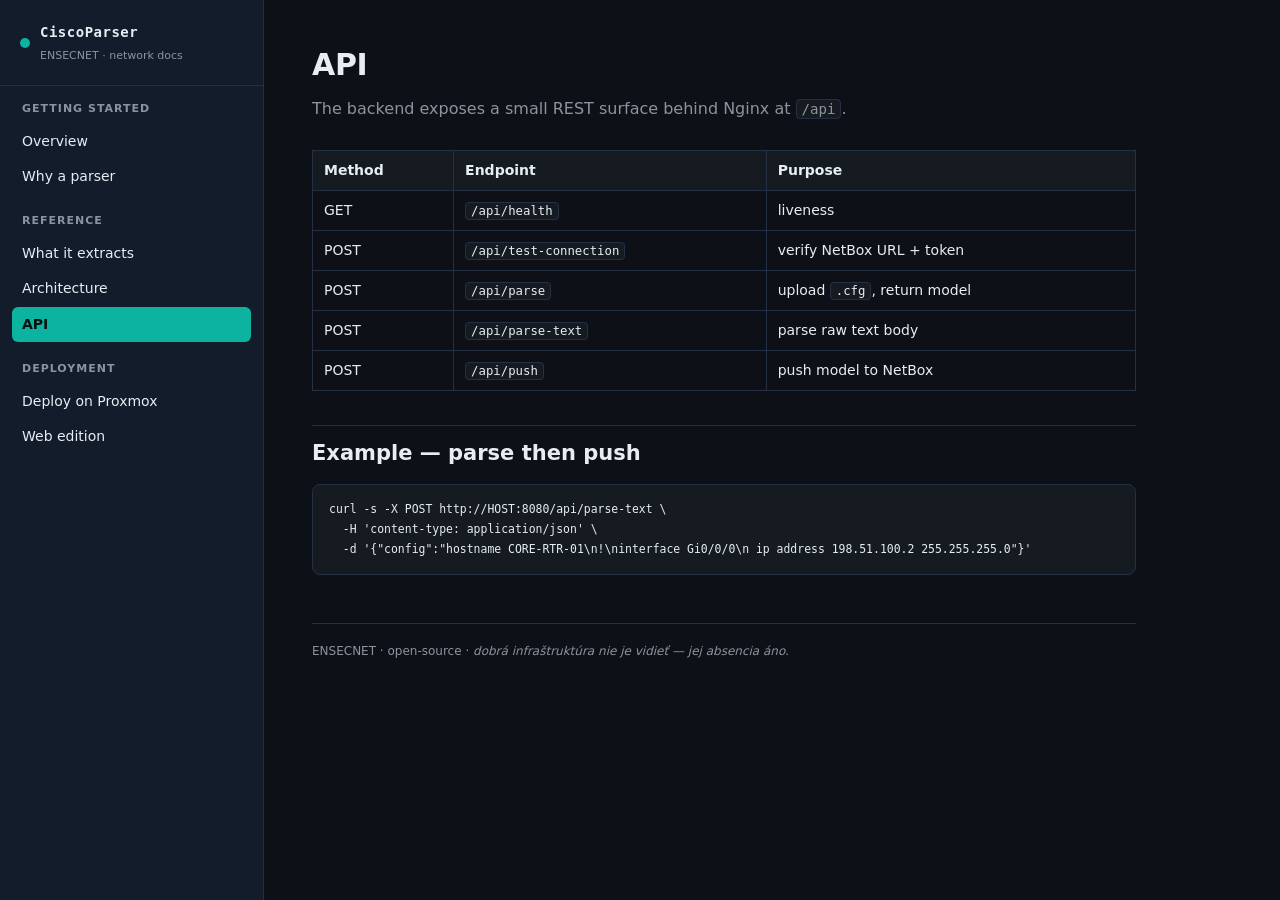
==== docs/pages/api.html @ c0ba4d30 "v2" ====
<!DOCTYPE html><html lang="en"><head>
<meta charset="utf-8"><meta name="viewport" content="width=device-width, initial-scale=1">
<title>API · ENSECNET CiscoParser</title>
<link rel="stylesheet" href="../assets/style.css">
</head>
<body data-root="../" data-page="pages/api.html">
<div class="layout">
<aside class="sidebar"><div class="brand"><span class="dot"></span><div><b>CiscoParser</b><span>ENSECNET · network docs</span></div></div><nav class="nav"></nav></aside>
<main class="content">
<h1>API</h1>
<p class="sub">The backend exposes a small REST surface behind Nginx at <code>/api</code>.</p>
<table><tr><th>Method</th><th>Endpoint</th><th>Purpose</th></tr>
<tr><td>GET</td><td><code>/api/health</code></td><td>liveness</td></tr>
<tr><td>POST</td><td><code>/api/test-connection</code></td><td>verify NetBox URL + token</td></tr>
<tr><td>POST</td><td><code>/api/parse</code></td><td>upload <code>.cfg</code>, return model</td></tr>
<tr><td>POST</td><td><code>/api/parse-text</code></td><td>parse raw text body</td></tr>
<tr><td>POST</td><td><code>/api/push</code></td><td>push model to NetBox</td></tr></table>
<h2>Example — parse then push</h2>
<pre><code>curl -s -X POST http://HOST:8080/api/parse-text \
  -H 'content-type: application/json' \
  -d '{"config":"hostname CORE-RTR-01\n!\ninterface Gi0/0/0\n ip address 198.51.100.2 255.255.255.0"}'</code></pre>
<footer>ENSECNET · open-source · <em>dobrá infraštruktúra nie je vidieť — jej absencia áno.</em></footer>
</main></div>
<script src="../assets/nav.js"></script>
</body></html>
---- docs/assets/style.css ----
/* ENSECNET docs — dark theme, sidebar layout */
:root{
  --bg:#0d1117; --panel:#131c2b; --panel2:#161b22; --line:#243044;
  --ink:#e6edf3; --muted:#8b949e; --accent:#0bb3a0; --accent2:#2ea043;
  --warn:#f0c14b; --err:#f85149;
  --mono:"JetBrains Mono",ui-monospace,SFMono-Regular,Menlo,monospace;
  --sans:"Inter",system-ui,-apple-system,Segoe UI,Roboto,sans-serif;
}
*{box-sizing:border-box}
html,body{margin:0;padding:0}
body{background:var(--bg);color:var(--ink);font-family:var(--sans);font-size:15px;line-height:1.65}
a{color:var(--accent);text-decoration:none}
a:hover{text-decoration:underline}
code{font-family:var(--mono);font-size:.88em;background:var(--panel2);border:1px solid var(--line);
  border-radius:4px;padding:1px 5px}
pre{background:var(--panel2);border:1px solid var(--line);border-radius:8px;padding:14px 16px;
  overflow:auto;font-family:var(--mono);font-size:13px;line-height:1.55}
pre code{background:none;border:0;padding:0}

.layout{display:grid;grid-template-columns:264px 1fr;min-height:100vh}

/* sidebar */
.sidebar{background:var(--panel);border-right:1px solid var(--line);padding:0;position:sticky;top:0;
  height:100vh;overflow-y:auto}
.brand{padding:20px;border-bottom:1px solid var(--line);display:flex;align-items:center;gap:10px}
.brand .dot{width:10px;height:10px;border-radius:50%;background:var(--accent)}
.brand b{font-family:var(--mono);font-size:14px;letter-spacing:.5px}
.brand span{display:block;color:var(--muted);font-size:11px;margin-top:2px}
.nav{padding:14px 12px}
.nav-group{margin-bottom:18px}
.nav-group-title{font-size:11px;text-transform:uppercase;letter-spacing:1px;color:var(--muted);
  padding:0 10px;margin-bottom:6px;font-weight:600}
.nav a{display:block;color:var(--ink);font-size:14px;padding:6px 10px;border-radius:6px;text-decoration:none}
.nav a:hover{background:var(--panel2)}
.nav a.active{background:var(--accent);color:#04130f;font-weight:600}
.nav a.child{padding-left:22px;font-size:13px;color:var(--muted)}

/* content */
.content{padding:40px 48px;max-width:920px}
.content h1{font-size:30px;margin:0 0 6px;letter-spacing:-.3px}
.content .sub{color:var(--muted);font-size:16px;margin:0 0 28px}
.content h2{font-size:21px;margin:34px 0 12px;padding-top:10px;border-top:1px solid var(--line)}
.content h3{font-size:16px;margin:22px 0 8px;color:var(--accent)}
.content p{margin:10px 0}
.content ul,.content ol{margin:10px 0;padding-left:22px}
.content li{margin:5px 0}
table{border-collapse:collapse;width:100%;margin:14px 0;font-size:14px}
th,td{border:1px solid var(--line);padding:8px 11px;text-align:left;vertical-align:top}
th{background:var(--panel2);font-weight:600}
.badge{display:inline-block;font-family:var(--mono);font-size:11px;padding:2px 9px;border-radius:20px;
  border:1px solid var(--line);background:var(--panel2);color:var(--muted)}
.badge.ok{color:var(--accent2);border-color:var(--accent2)}
.badge.wip{color:var(--warn);border-color:var(--warn)}
.callout{border:1px solid var(--line);border-left:3px solid var(--accent);background:var(--panel);
  border-radius:6px;padding:12px 16px;margin:16px 0}
.callout.warn{border-left-color:var(--warn)}
.flow{font-family:var(--mono);font-size:13px;white-space:pre;background:var(--panel2);
  border:1px solid var(--line);border-radius:8px;padding:16px;overflow:auto;color:var(--muted)}
footer{margin-top:48px;padding-top:18px;border-top:1px solid var(--line);color:var(--muted);font-size:12px}

@media(max-width:820px){
  .layout{grid-template-columns:1fr}
  .sidebar{position:static;height:auto;border-right:0;border-bottom:1px solid var(--line)}
  .content{padding:28px 22px}
}
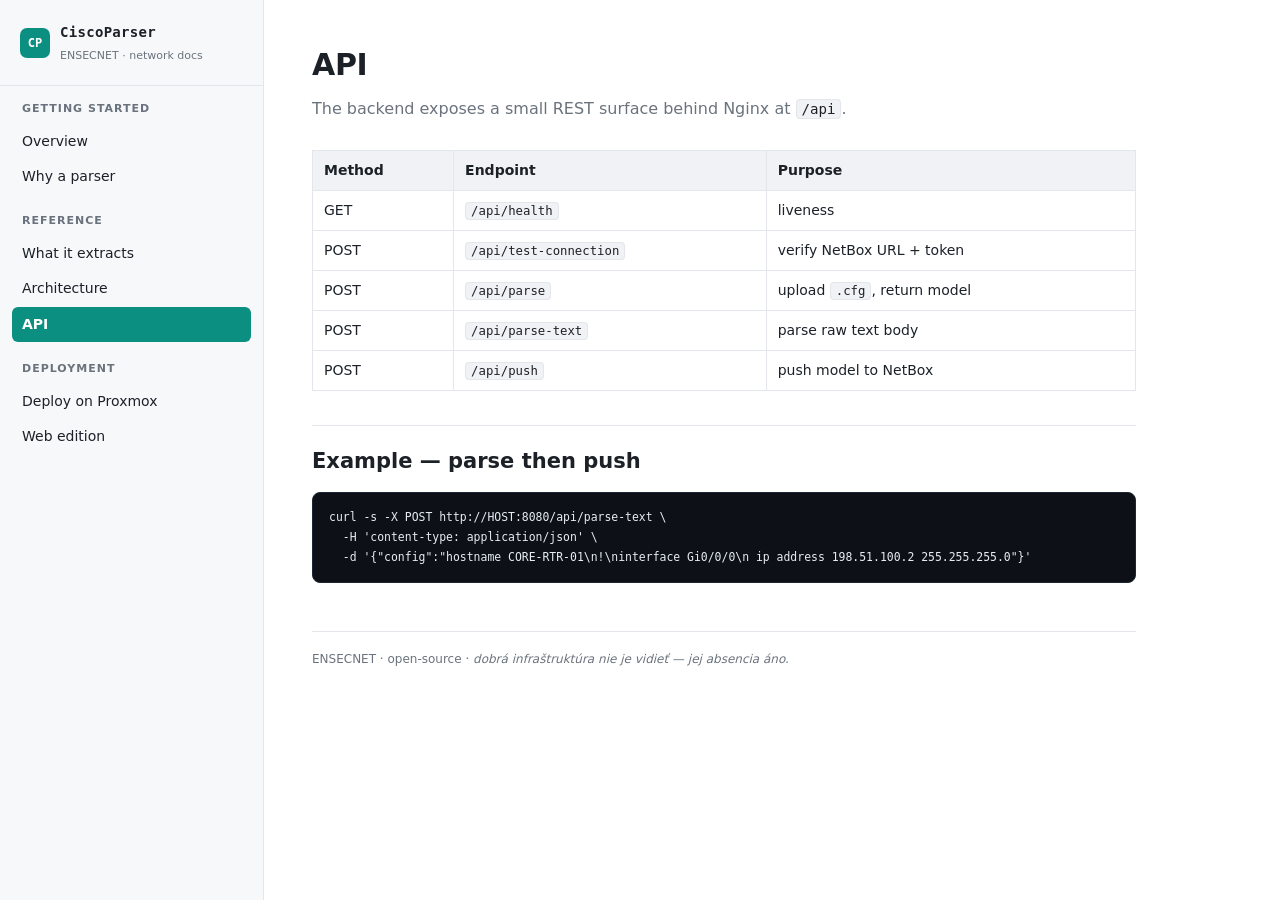
==== commit 2c617d6c: "v3" ====
--- a/docs/pages/api.html
+++ b/docs/pages/api.html
@@ -5,7 +5,7 @@
 </head>
 <body data-root="../" data-page="pages/api.html">
 <div class="layout">
-<aside class="sidebar"><div class="brand"><span class="dot"></span><div><b>CiscoParser</b><span>ENSECNET · network docs</span></div></div><nav class="nav"></nav></aside>
+<aside class="sidebar"><div class="brand"><span class="dot">CP</span><div><b>CiscoParser</b><span>ENSECNET · network docs</span></div></div><nav class="nav"></nav></aside>
 <main class="content">
 <h1>API</h1>
 <p class="sub">The backend exposes a small REST surface behind Nginx at <code>/api</code>.</p>
--- a/docs/assets/style.css
+++ b/docs/assets/style.css
@@ -1,8 +1,8 @@
-/* ENSECNET docs — dark theme, sidebar layout */
+/* ENSECNET docs — light theme, sidebar layout (manual style) */
 :root{
-  --bg:#0d1117; --panel:#131c2b; --panel2:#161b22; --line:#243044;
-  --ink:#e6edf3; --muted:#8b949e; --accent:#0bb3a0; --accent2:#2ea043;
-  --warn:#f0c14b; --err:#f85149;
+  --bg:#ffffff; --panel:#f7f8fa; --panel2:#f0f2f5; --line:#e3e6ea;
+  --ink:#1c2128; --muted:#6a737d; --accent:#0b8f80; --accent2:#1a7f37;
+  --warn:#9a6700; --warn-bg:#fff8e6; --err:#cf222e;
   --mono:"JetBrains Mono",ui-monospace,SFMono-Regular,Menlo,monospace;
   --sans:"Inter",system-ui,-apple-system,Segoe UI,Roboto,sans-serif;
 }
@@ -12,10 +12,10 @@
 a{color:var(--accent);text-decoration:none}
 a:hover{text-decoration:underline}
 code{font-family:var(--mono);font-size:.88em;background:var(--panel2);border:1px solid var(--line);
-  border-radius:4px;padding:1px 5px}
-pre{background:var(--panel2);border:1px solid var(--line);border-radius:8px;padding:14px 16px;
-  overflow:auto;font-family:var(--mono);font-size:13px;line-height:1.55}
-pre code{background:none;border:0;padding:0}
+  border-radius:4px;padding:1px 5px;color:#1c2128}
+pre{background:#0d1117;border:1px solid #1c2733;border-radius:8px;padding:14px 16px;
+  overflow:auto;font-family:var(--mono);font-size:13px;line-height:1.55;color:#e6edf3}
+pre code{background:none;border:0;padding:0;color:inherit}
 
 .layout{display:grid;grid-template-columns:264px 1fr;min-height:100vh}
 
@@ -23,8 +23,9 @@
 .sidebar{background:var(--panel);border-right:1px solid var(--line);padding:0;position:sticky;top:0;
   height:100vh;overflow-y:auto}
 .brand{padding:20px;border-bottom:1px solid var(--line);display:flex;align-items:center;gap:10px}
-.brand .dot{width:10px;height:10px;border-radius:50%;background:var(--accent)}
-.brand b{font-family:var(--mono);font-size:14px;letter-spacing:.5px}
+.brand .dot{width:30px;height:30px;border-radius:7px;background:var(--accent);display:flex;
+  align-items:center;justify-content:center;color:#fff;font-family:var(--mono);font-size:12px;font-weight:700;flex:none}
+.brand b{font-family:var(--mono);font-size:14px;letter-spacing:.3px}
 .brand span{display:block;color:var(--muted);font-size:11px;margin-top:2px}
 .nav{padding:14px 12px}
 .nav-group{margin-bottom:18px}
@@ -32,14 +33,14 @@
   padding:0 10px;margin-bottom:6px;font-weight:600}
 .nav a{display:block;color:var(--ink);font-size:14px;padding:6px 10px;border-radius:6px;text-decoration:none}
 .nav a:hover{background:var(--panel2)}
-.nav a.active{background:var(--accent);color:#04130f;font-weight:600}
+.nav a.active{background:var(--accent);color:#fff;font-weight:600}
 .nav a.child{padding-left:22px;font-size:13px;color:var(--muted)}
 
 /* content */
 .content{padding:40px 48px;max-width:920px}
 .content h1{font-size:30px;margin:0 0 6px;letter-spacing:-.3px}
 .content .sub{color:var(--muted);font-size:16px;margin:0 0 28px}
-.content h2{font-size:21px;margin:34px 0 12px;padding-top:10px;border-top:1px solid var(--line)}
+.content h2{font-size:21px;margin:34px 0 12px;padding-top:18px;border-top:1px solid var(--line)}
 .content h3{font-size:16px;margin:22px 0 8px;color:var(--accent)}
 .content p{margin:10px 0}
 .content ul,.content ol{margin:10px 0;padding-left:22px}
@@ -49,13 +50,13 @@
 th{background:var(--panel2);font-weight:600}
 .badge{display:inline-block;font-family:var(--mono);font-size:11px;padding:2px 9px;border-radius:20px;
   border:1px solid var(--line);background:var(--panel2);color:var(--muted)}
-.badge.ok{color:var(--accent2);border-color:var(--accent2)}
-.badge.wip{color:var(--warn);border-color:var(--warn)}
+.badge.ok{color:var(--accent2);border-color:#a3d9ad;background:#eaf7ec}
+.badge.wip{color:var(--warn);border-color:#e6d28a;background:var(--warn-bg)}
 .callout{border:1px solid var(--line);border-left:3px solid var(--accent);background:var(--panel);
   border-radius:6px;padding:12px 16px;margin:16px 0}
-.callout.warn{border-left-color:var(--warn)}
-.flow{font-family:var(--mono);font-size:13px;white-space:pre;background:var(--panel2);
-  border:1px solid var(--line);border-radius:8px;padding:16px;overflow:auto;color:var(--muted)}
+.callout.warn{border-left-color:var(--warn);background:var(--warn-bg)}
+.flow{font-family:var(--mono);font-size:13px;white-space:pre;background:#0d1117;
+  border:1px solid #1c2733;border-radius:8px;padding:16px;overflow:auto;color:#9db2c4}
 footer{margin-top:48px;padding-top:18px;border-top:1px solid var(--line);color:var(--muted);font-size:12px}
 
 @media(max-width:820px){
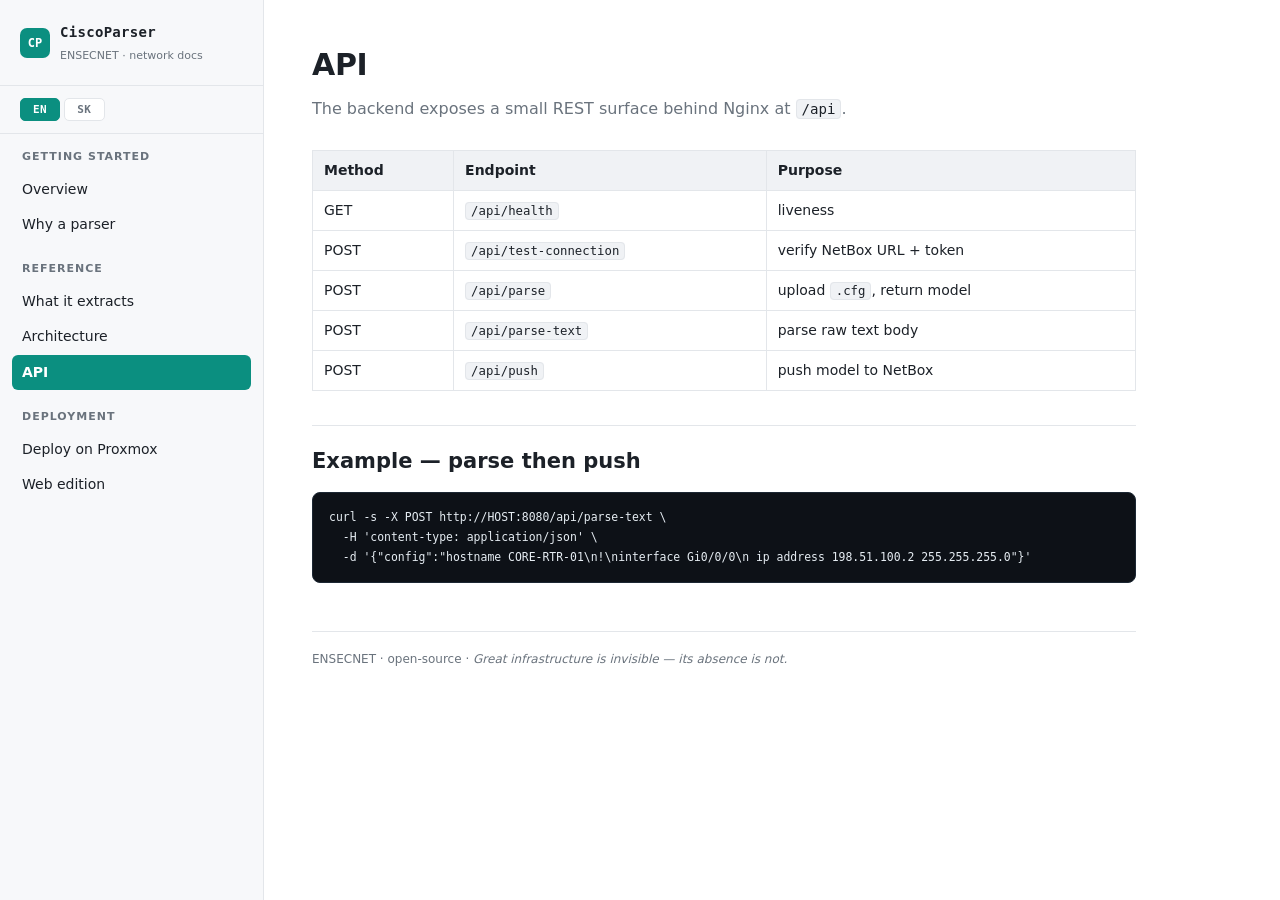
==== commit c427bede: "v5" ====
--- a/docs/pages/api.html
+++ b/docs/pages/api.html
@@ -2,11 +2,16 @@
 <meta charset="utf-8"><meta name="viewport" content="width=device-width, initial-scale=1">
 <title>API · ENSECNET CiscoParser</title>
 <link rel="stylesheet" href="../assets/style.css">
+<script src="../assets/i18n.js"></script>
 </head>
 <body data-root="../" data-page="pages/api.html">
 <div class="layout">
-<aside class="sidebar"><div class="brand"><span class="dot">CP</span><div><b>CiscoParser</b><span>ENSECNET · network docs</span></div></div><nav class="nav"></nav></aside>
+<aside class="sidebar">
+<div class="brand"><span class="dot">CP</span><div><b>CiscoParser</b><span>ENSECNET · network docs</span></div></div>
+<div class="lang-switch"></div>
+<nav class="nav"></nav></aside>
 <main class="content">
+<div data-lang="en">
 <h1>API</h1>
 <p class="sub">The backend exposes a small REST surface behind Nginx at <code>/api</code>.</p>
 <table><tr><th>Method</th><th>Endpoint</th><th>Purpose</th></tr>
@@ -19,7 +24,22 @@
 <pre><code>curl -s -X POST http://HOST:8080/api/parse-text \
   -H 'content-type: application/json' \
   -d '{"config":"hostname CORE-RTR-01\n!\ninterface Gi0/0/0\n ip address 198.51.100.2 255.255.255.0"}'</code></pre>
-<footer>ENSECNET · open-source · <em>dobrá infraštruktúra nie je vidieť — jej absencia áno.</em></footer>
+</div>
+<div data-lang="sk">
+<h1>API</h1>
+<p class="sub">Backend vystavuje malé REST rozhranie za Nginxom na <code>/api</code>.</p>
+<table><tr><th>Metóda</th><th>Endpoint</th><th>Účel</th></tr>
+<tr><td>GET</td><td><code>/api/health</code></td><td>liveness</td></tr>
+<tr><td>POST</td><td><code>/api/test-connection</code></td><td>overenie NetBox URL + token</td></tr>
+<tr><td>POST</td><td><code>/api/parse</code></td><td>upload <code>.cfg</code>, vráti model</td></tr>
+<tr><td>POST</td><td><code>/api/parse-text</code></td><td>parsovanie surového textu</td></tr>
+<tr><td>POST</td><td><code>/api/push</code></td><td>push modelu do NetBoxu</td></tr></table>
+<h2>Príklad — parse a push</h2>
+<pre><code>curl -s -X POST http://HOST:8080/api/parse-text \
+  -H 'content-type: application/json' \
+  -d '{"config":"hostname CORE-RTR-01\n!\ninterface Gi0/0/0\n ip address 198.51.100.2 255.255.255.0"}'</code></pre>
+</div>
+<footer data-i18n="footer">ENSECNET · open-source · <em>Great infrastructure is invisible — its absence is not.</em></footer>
 </main></div>
 <script src="../assets/nav.js"></script>
 </body></html>
--- a/docs/assets/style.css
+++ b/docs/assets/style.css
@@ -64,3 +64,13 @@
   .sidebar{position:static;height:auto;border-right:0;border-bottom:1px solid var(--line)}
   .content{padding:28px 22px}
 }
+
+/* language switcher */
+.lang-switch{display:flex;gap:4px;padding:12px 20px;border-bottom:1px solid var(--line)}
+.lang-btn{font-family:var(--mono);font-size:11px;font-weight:600;letter-spacing:.5px;
+  padding:4px 12px;border:1px solid var(--line);background:var(--bg);color:var(--muted);
+  border-radius:5px;cursor:pointer}
+.lang-btn:hover{background:var(--panel2)}
+.lang-btn.active{background:var(--accent);color:#fff;border-color:var(--accent)}
+/* per-page bilingual blocks: hidden by default, i18n.js reveals the active one */
+[data-lang]{display:none}
